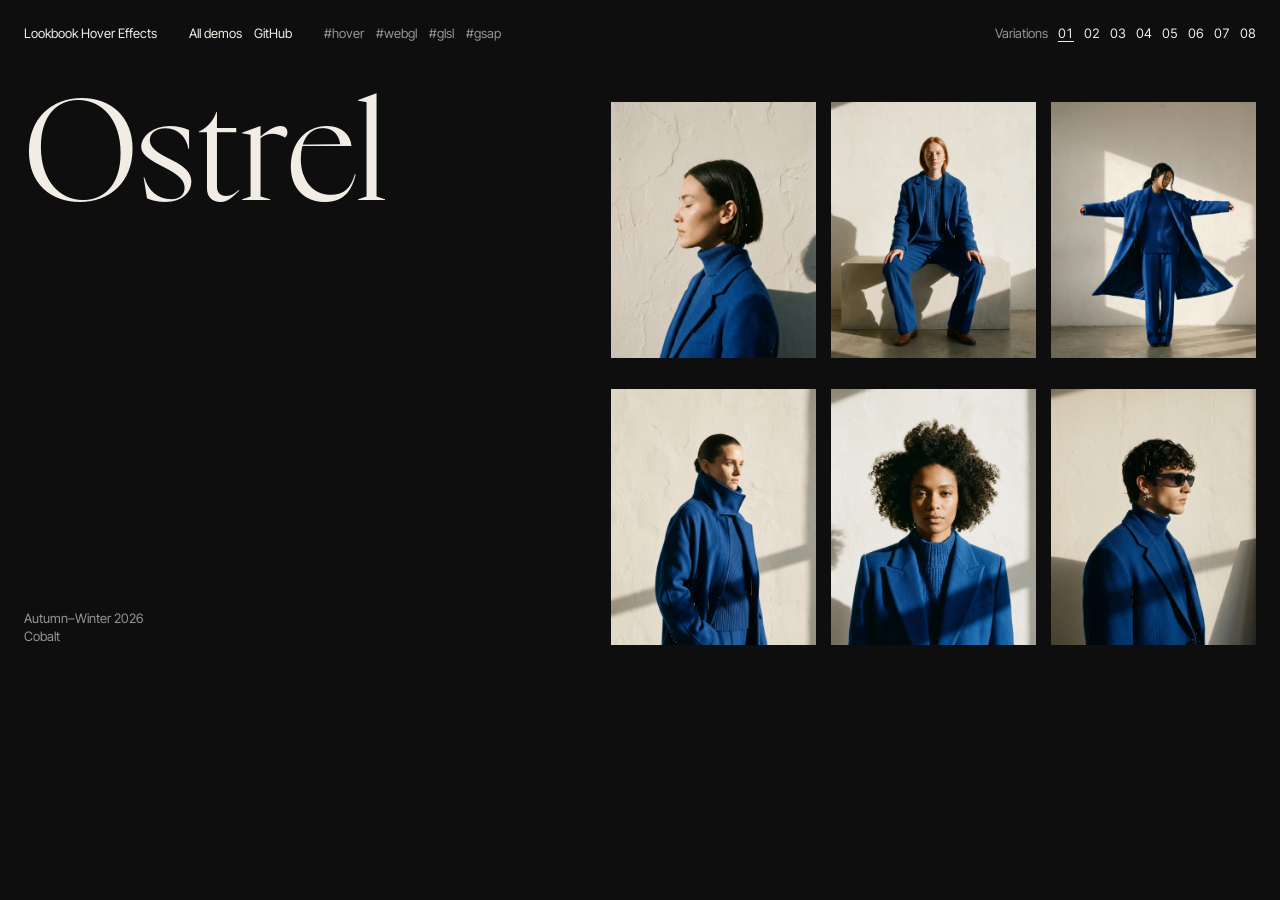
==== index.html @ 229810bb "Lookbook Hover Effects: eight hover effects for a lookbook grid, with GSAP and WebGL Co-Authored-By:" ====
<!DOCTYPE html>
<html lang="en" class="no-js">
  <head>
    <meta charset="UTF-8" />
    <meta name="viewport" content="width=device-width, initial-scale=1" />
    <title>Lookbook Hover Effects | Demo 1 | Codrops</title>
    <meta name="description" content="Hover a photograph and a card's colour reaches its shadows before its highlights, so the picture draws the card's jagged edge. A WebGL and GSAP hover effect." />
    <meta name="keywords" content="hover effect, image hover, image grid, WebGL, GLSL shaders, GSAP" />
    <link rel="canonical" href="https://tympanus.net/Demos/LookbookHoverEffects/" />
    <meta name="theme-color" content="#0f0e0e" />
    <meta property="og:type" content="website" />
    <meta property="og:site_name" content="Codrops" />
    <meta property="og:title" content="Lookbook Hover Effects | Demo 1 | Codrops" />
    <meta property="og:description" content="Hover a photograph and a card's colour reaches its shadows before its highlights, so the picture draws the card's jagged edge. A WebGL and GSAP hover effect." />
    <meta property="og:url" content="https://tympanus.net/Demos/LookbookHoverEffects/" />
    <meta property="og:image" content="https://tympanus.net/Demos/LookbookHoverEffects/og-image.jpg" />
    <meta property="og:image:width" content="1200" />
    <meta property="og:image:height" content="630" />
    <meta property="og:image:alt" content="A lookbook grid of six portraits in cobalt, one of them half covered by a cobalt card reading Look 02, its edge jagged along the photograph’s shadows" />
    <meta name="twitter:card" content="summary_large_image" />
    <meta name="twitter:site" content="@codrops" />
    <meta name="twitter:title" content="Lookbook Hover Effects | Demo 1 | Codrops" />
    <meta name="twitter:description" content="Hover a photograph and a card's colour reaches its shadows before its highlights, so the picture draws the card's jagged edge. A WebGL and GSAP hover effect." />
    <meta name="twitter:image" content="https://tympanus.net/Demos/LookbookHoverEffects/og-image.jpg" />
    <meta name="twitter:image:alt" content="A lookbook grid of six portraits in cobalt, one of them half covered by a cobalt card reading Look 02, its edge jagged along the photograph’s shadows" />
    <link rel="icon" type="image/svg+xml" href="https://tympanus.net/favicon/favicon.svg" />
    <link rel="shortcut icon" href="https://tympanus.net/favicon/favicon.ico" />
    <link rel="preconnect" href="https://fonts.googleapis.com" />
    <link rel="preconnect" href="https://fonts.gstatic.com" crossorigin />
    <link rel="stylesheet" href="https://fonts.googleapis.com/css2?family=Inter+Tight:wght@400;600&display=swap" />
    <link rel="stylesheet" type="text/css" href="css/base.css" />
    <script>
      document.documentElement.className = 'js';
    </script>
    <!-- Added on the live server only, leave commented out in the repo -->
    <!--script src="//tympanus.net/codrops/adpacks/analytics.js"></script-->
  </head>

  <body class="demo-1 loading" data-effect="shadow-first">
    <header class="frame">
      <h1 class="frame__title">Lookbook Hover Effects</h1>
      <nav class="frame__links" aria-label="Demo links">
        <a href="https://tympanus.net/codrops/hub/">All demos</a>
        <a href="https://github.com/codrops/LookbookHoverEffects">GitHub</a>
      </nav>
      <nav class="frame__tags" aria-label="Tags">
        <a href="https://tympanus.net/codrops/hub/tag/hover/">#hover</a>
        <a href="https://tympanus.net/codrops/hub/tag/webgl/">#webgl</a>
        <a href="https://tympanus.net/codrops/hub/tag/glsl/">#glsl</a>
        <a href="https://tympanus.net/codrops/hub/tag/gsap/">#gsap</a>
      </nav>
      <nav class="frame__demos" aria-label="Variations">
        <span class="frame__demos-label">Variations</span>
        <span class="frame__demo frame__demo--current" aria-current="page">01</span>
        <a class="frame__demo" href="index2.html">02</a>
        <a class="frame__demo" href="index3.html">03</a>
        <a class="frame__demo" href="index4.html">04</a>
        <a class="frame__demo" href="index5.html">05</a>
        <a class="frame__demo" href="index6.html">06</a>
        <a class="frame__demo" href="index7.html">07</a>
        <a class="frame__demo" href="index8.html">08</a>
      </nav>
    </header>
    <main class="lookbook">
      <div class="lookbook__head">
        <h2 class="lookbook__brand">Ostrel</h2>
        <p class="lookbook__meta">Autumn–Winter 2026<br />Cobalt</p>
      </div>
      <ul class="looks">
        <li>
          <figure class="look">
            <img class="look__img" src="img/01/1.webp" width="960" height="1200" alt="Model with a sleek dark bob in profile, eyes closed, in a cobalt coat and rollneck against a sunlit plaster wall" />
            <figcaption class="look__card">
              <span class="look__label">Look</span>
              <span class="look__num">01</span>
              <span class="look__pieces">Cobalt wool coat<br />Ribbed rollneck</span>
            </figcaption>
          </figure>
        </li>
        <li>
          <figure class="look">
            <img class="look__img" src="img/01/2.webp" width="960" height="1200" alt="Model with a copper bob seated on a plinth in a cobalt suit and cable knit, in hard sunlight" />
            <figcaption class="look__card">
              <span class="look__label">Look</span>
              <span class="look__num">02</span>
              <span class="look__pieces">Cobalt suit<br />Cable knit</span>
            </figcaption>
          </figure>
        </li>
        <li>
          <figure class="look">
            <img class="look__img" src="img/01/3.webp" width="960" height="1200" alt="Model with black hair tied back, arms out, in a long cobalt coat and wide trousers" />
            <figcaption class="look__card">
              <span class="look__label">Look</span>
              <span class="look__num">03</span>
              <span class="look__pieces">Long wool coat<br />Wide trousers</span>
            </figcaption>
          </figure>
        </li>
        <li>
          <figure class="look">
            <img class="look__img" src="img/01/4.webp" width="960" height="1200" alt="Model with a slicked-back bun in a cobalt funnel-collar coat, looking away" />
            <figcaption class="look__card">
              <span class="look__label">Look</span>
              <span class="look__num">04</span>
              <span class="look__pieces">Funnel-collar coat<br />Rib knit</span>
            </figcaption>
          </figure>
        </li>
        <li>
          <figure class="look">
            <img class="look__img" src="img/01/5.webp" width="960" height="1200" alt="Model with natural curls facing the camera in a cobalt blazer over a rollneck" />
            <figcaption class="look__card">
              <span class="look__label">Look</span>
              <span class="look__num">05</span>
              <span class="look__pieces">Double-face blazer<br />Rollneck</span>
            </figcaption>
          </figure>
        </li>
        <li>
          <figure class="look">
            <img class="look__img" src="img/01/6.webp" width="960" height="1200" alt="Model with a curly fringe in profile, in dark sunglasses, a silver ear cuff and a cobalt coat" />
            <figcaption class="look__card">
              <span class="look__label">Look</span>
              <span class="look__num">06</span>
              <span class="look__pieces">Rollneck coat<br />Silver ear cuff</span>
            </figcaption>
          </figure>
        </li>
      </ul>
    </main>
    <script src="js/gsap.min.js"></script>
    <script type="module" src="js/index.js"></script>
    <!-- Added on the live server only, leave commented out in the repo -->
    <!--script src="https://tympanus.net/codrops/adpacks/cda_sponsor.js"></script-->
  </body>
</html>
---- css/base.css ----
/* Lookbook Hover Effects · the page frame, the lookbook, and the card each effect wipes in. */

/* Nyght Serif (Maksym Kobuzan, SIL OFL: fonts/OFL.txt) for the label's name
   and the look numbers. */
@font-face {
  font-family: 'Nyght Serif';
  src: url('../fonts/NyghtSerif-Light.otf') format('opentype');
  font-weight: 300;
  font-display: block;
}

*,
*::before,
*::after {
  box-sizing: border-box;
}

:root {
  --bg: #0f0e0e;
  --text: #f1ece4;
  --card: #2340a3;
  --card-text: #f4efe6;
  --font: 'Inter Tight', system-ui, sans-serif;
  --display: 'Nyght Serif', Georgia, serif;
  --gutter: 24px;
  font-size: 13px;
}

/* Each variation is its own series of photographs, and its card takes a
   colour from them (01's is the default above). */
.demo-2 {
  --card: #2c675f;
  --card-text: #f4efe6;
}

.demo-3 {
  --card: #5c1822;
  --card-text: #f4efe6;
}

.demo-4 {
  --card: #e0ca76;
  --card-text: #24200f;
}

.demo-5 {
  --card: #55407f;
  --card-text: #f4efe6;
}

.demo-6 {
  --card: #a0141e;
  --card-text: #f4efe6;
}

/* 07's card is glass instead: a light veil over the photograph, which shows
   through it frosted. */
.demo-7 {
  --card: rgba(151, 28, 239, 0.45);
  --card-text: #231d1f;
}

.demo-8 {
  --card: #3b4a24;
  --card-text: #f4efe6;
}

html,
body {
  margin: 0;
  background: var(--bg);
}

/* The frame at the top, the lookbook, and any credit at the foot of the
   screen. */
body {
  display: flex;
  flex-direction: column;
  min-height: 100svh;
  color: var(--text);
  font-family: var(--font);
  line-height: 1.4;
  -webkit-font-smoothing: antialiased;
  -moz-osx-font-smoothing: grayscale;
}

a {
  color: inherit;
  text-decoration: none;
}

p,
h1,
h2,
ul,
figure {
  margin: 0;
}

/* Until the fonts and photographs are in: a hairline bar, then the page. */
.js .loading::before,
.js .loading::after {
  content: '';
  position: fixed;
  z-index: 1000;
}

.js .loading::before {
  inset: 0;
  background: var(--bg);
}

.js .loading::after {
  top: 50%;
  left: 50%;
  width: 120px;
  height: 1px;
  margin-left: -60px;
  background: var(--text);
  transform-origin: 0 50%;
  animation: loading 1.2s ease-in-out infinite alternate;
}

@keyframes loading {
  from {
    transform: scaleX(0.1);
  }
  to {
    transform: scaleX(1);
  }
}

/* Frame ------------------------------------------------------------------ */

.frame {
  display: grid;
  grid-template-columns: auto auto 1fr auto;
  gap: 8px 32px;
  align-items: start;
  padding: var(--gutter);
}

.frame__title {
  font-size: 1rem;
  font-weight: 400;
}

.frame__links,
.frame__tags {
  display: flex;
  gap: 12px;
}

.frame__links a:hover,
.frame__tags a:hover,
.frame__demo:hover,
.credit a:hover {
  opacity: 0.6;
}

/* Where a variation is based on someone else's effect, a note at the foot
   of the screen, set like the demo's title. */
.credit {
  margin: 0;
  padding: 0 var(--gutter) var(--gutter);
  font-size: 1rem;
}

.credit a {
  text-decoration: underline;
  text-underline-offset: 3px;
}

.frame__tags {
  opacity: 0.6;
}

/* The variations, numbered. */
.frame__demos {
  display: grid;
  grid-template-columns: auto repeat(8, auto);
  gap: 2px 10px;
  justify-content: end;
}

.frame__demos-label {
  opacity: 0.6;
}

.frame__demo {
  font-variant-numeric: tabular-nums;
}

.frame__demo--current {
  text-decoration: underline;
  text-underline-offset: 3px;
}

/* The lookbook ------------------------------------------------------------- */

/* The label's name and the collection in a column on the left, the looks
   on the right: the name at the top, the collection at the foot, level
   with the last row. */
.lookbook {
  flex: 1;
  display: grid;
  grid-template-columns: 1fr auto;
  align-content: start;
  gap: var(--gutter);
  padding: 4vh var(--gutter) var(--gutter);
}

.lookbook__head {
  display: flex;
  flex-direction: column;
  justify-content: space-between;
}

.lookbook__brand {
  font-size: clamp(56px, 11vw, 168px);
  font-family: var(--display);
  font-weight: 300;
  line-height: 0.8;
}

.lookbook__meta {
  opacity: 0.6;
}

/* Six 4:5 photographs, three to a row: small enough that both rows fit on
   the screen, close together across and further apart down, so each row
   reads as a strip. The card's type is sized to its look (cqw). */
.looks {
  --look: min(16vw, (100svh - 9rem - 2.4vw) * 0.4);
  display: grid;
  grid-template-columns: repeat(3, var(--look));
  gap: 2.4vw 1.2vw;
  padding: 0;
  list-style: none;
}

.look {
  position: relative;
  aspect-ratio: 4 / 5;
  container-type: inline-size;
}

.look__img {
  display: block;
  width: 100%;
  height: 100%;
  object-fit: cover;
}

/* The card the effect brings in over the photograph, cut down to nothing
   until then. The WebGL effects paint it from this layout onto their canvas
   and leave it cut; 03 uncovers it by setting its clip-path. Screen readers
   read it here either way. */
.look__card {
  position: absolute;
  inset: 0;
  display: flex;
  flex-direction: column;
  padding: 7cqw;
  background: var(--card);
  color: var(--card-text);
  clip-path: polygon(0 0, 0 0, 0 0);
}

/* Without JavaScript or WebGL 2, the card simply shows on hover. */
.no-js .look:hover .look__card,
.plain .look:hover .look__card {
  clip-path: none;
}

/* 07's effect frosts the photograph itself; without it, the browser does. */
.no-js .demo-7 .look__card,
.plain .demo-7 .look__card {
  backdrop-filter: blur(8px);
}

/* The effect's canvas, over the photograph. */
.look__canvas {
  position: absolute;
  inset: 0;
  width: 100%;
  height: 100%;
  pointer-events: none;
}

.look__num {
  font-size: 38cqw;
  font-family: var(--display);
  font-weight: 300;
  line-height: 0.8;
  margin-top: 2cqw;
}

.look__pieces {
  margin-top: auto;
}

/* Smaller screens ---------------------------------------------------------- */

@media (max-width: 760px) {
  :root {
    --gutter: 16px;
  }

  .frame {
    grid-template-columns: 1fr;
  }

  .frame__demos {
    justify-content: start;
  }

  .lookbook {
    grid-template-columns: 1fr;
  }

  .lookbook__head {
    gap: 12px;
  }

  .looks {
    grid-template-columns: repeat(2, minmax(0, 1fr));
    gap: 16px;
  }
}
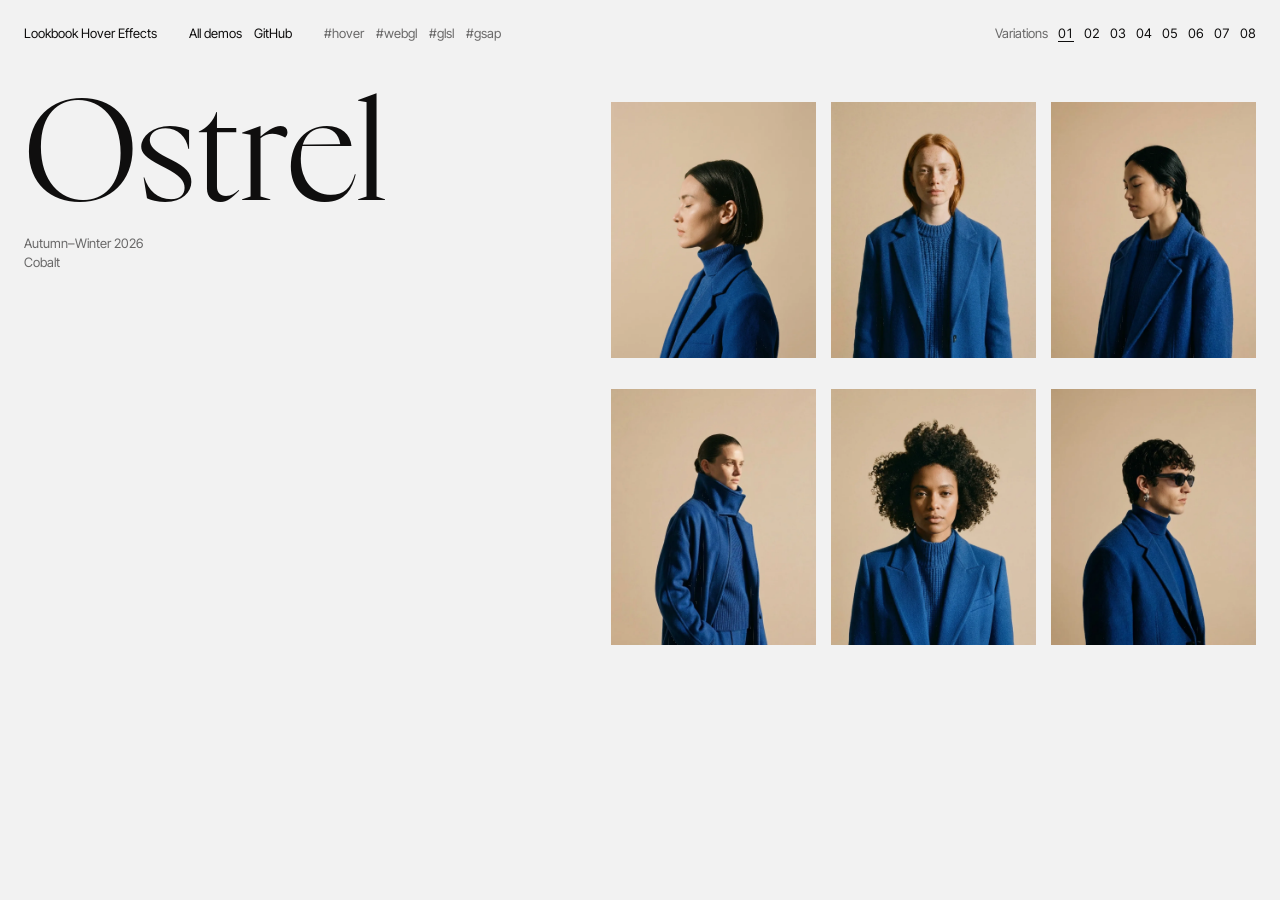
==== commit e3a30830: "Light page, flat-backdrop photos for 01, and a smoother flood in 07 - The page is light now: #f2f2f2" ====
--- a/index.html
+++ b/index.html
@@ -7,7 +7,7 @@
     <meta name="description" content="Hover a photograph and a card's colour reaches its shadows before its highlights, so the picture draws the card's jagged edge. A WebGL and GSAP hover effect." />
     <meta name="keywords" content="hover effect, image hover, image grid, WebGL, GLSL shaders, GSAP" />
     <link rel="canonical" href="https://tympanus.net/Demos/LookbookHoverEffects/" />
-    <meta name="theme-color" content="#0f0e0e" />
+    <meta name="theme-color" content="#f2f2f2" />
     <meta property="og:type" content="website" />
     <meta property="og:site_name" content="Codrops" />
     <meta property="og:title" content="Lookbook Hover Effects | Demo 1 | Codrops" />
@@ -16,13 +16,13 @@
     <meta property="og:image" content="https://tympanus.net/Demos/LookbookHoverEffects/og-image.jpg" />
     <meta property="og:image:width" content="1200" />
     <meta property="og:image:height" content="630" />
-    <meta property="og:image:alt" content="A lookbook grid of six portraits in cobalt, one of them half covered by a cobalt card reading Look 02, its edge jagged along the photograph’s shadows" />
+    <meta property="og:image:alt" content="A lookbook grid of six portraits in cobalt on a beige backdrop; in one, the card’s colour has filled the model’s silhouette before the backdrop" />
     <meta name="twitter:card" content="summary_large_image" />
     <meta name="twitter:site" content="@codrops" />
     <meta name="twitter:title" content="Lookbook Hover Effects | Demo 1 | Codrops" />
     <meta name="twitter:description" content="Hover a photograph and a card's colour reaches its shadows before its highlights, so the picture draws the card's jagged edge. A WebGL and GSAP hover effect." />
     <meta name="twitter:image" content="https://tympanus.net/Demos/LookbookHoverEffects/og-image.jpg" />
-    <meta name="twitter:image:alt" content="A lookbook grid of six portraits in cobalt, one of them half covered by a cobalt card reading Look 02, its edge jagged along the photograph’s shadows" />
+    <meta name="twitter:image:alt" content="A lookbook grid of six portraits in cobalt on a beige backdrop; in one, the card’s colour has filled the model’s silhouette before the backdrop" />
     <link rel="icon" type="image/svg+xml" href="https://tympanus.net/favicon/favicon.svg" />
     <link rel="shortcut icon" href="https://tympanus.net/favicon/favicon.ico" />
     <link rel="preconnect" href="https://fonts.googleapis.com" />
@@ -69,7 +69,7 @@
       <ul class="looks">
         <li>
           <figure class="look">
-            <img class="look__img" src="img/01/1.webp" width="960" height="1200" alt="Model with a sleek dark bob in profile, eyes closed, in a cobalt coat and rollneck against a sunlit plaster wall" />
+            <img class="look__img" src="img/01/1.webp" width="960" height="1200" alt="Model with a sleek dark bob in profile, eyes closed, in a cobalt coat and rollneck against a plain beige backdrop" />
             <figcaption class="look__card">
               <span class="look__label">Look</span>
               <span class="look__num">01</span>
@@ -79,7 +79,7 @@
         </li>
         <li>
           <figure class="look">
-            <img class="look__img" src="img/01/2.webp" width="960" height="1200" alt="Model with a copper bob seated on a plinth in a cobalt suit and cable knit, in hard sunlight" />
+            <img class="look__img" src="img/01/2.webp" width="960" height="1200" alt="Model with a copper bob facing the camera in a cobalt suit jacket and cable knit" />
             <figcaption class="look__card">
               <span class="look__label">Look</span>
               <span class="look__num">02</span>
@@ -89,11 +89,11 @@
         </li>
         <li>
           <figure class="look">
-            <img class="look__img" src="img/01/3.webp" width="960" height="1200" alt="Model with black hair tied back, arms out, in a long cobalt coat and wide trousers" />
+            <img class="look__img" src="img/01/3.webp" width="960" height="1200" alt="Model with black hair tied back, eyes lowered, in a long cobalt coat over a fine knit" />
             <figcaption class="look__card">
               <span class="look__label">Look</span>
               <span class="look__num">03</span>
-              <span class="look__pieces">Long wool coat<br />Wide trousers</span>
+              <span class="look__pieces">Long wool coat<br />Fine knit</span>
             </figcaption>
           </figure>
         </li>
--- a/css/base.css
+++ b/css/base.css
@@ -16,8 +16,8 @@
 }
 
 :root {
-  --bg: #0f0e0e;
-  --text: #f1ece4;
+  --bg: #f2f2f2;
+  --text: #0f0e0e;
   --card: #2340a3;
   --card-text: #f4efe6;
   --font: 'Inter Tight', system-ui, sans-serif;
@@ -53,7 +53,7 @@
   --card-text: #f4efe6;
 }
 
-/* 07's card is glass instead: a light veil over the photograph, which shows
+/* 07's card is glass instead: a tinted veil over the photograph, which shows
    through it frosted. */
 .demo-7 {
   --card: rgba(151, 28, 239, 0.45);
@@ -199,8 +199,7 @@
 /* The lookbook ------------------------------------------------------------- */
 
 /* The label's name and the collection in a column on the left, the looks
-   on the right: the name at the top, the collection at the foot, level
-   with the last row. */
+   on the right: the name at the top with the collection under it. */
 .lookbook {
   flex: 1;
   display: grid;
@@ -213,7 +212,18 @@
 .lookbook__head {
   display: flex;
   flex-direction: column;
-  justify-content: space-between;
+  gap: 1.5rem;
+}
+
+/* The sponsor line the live server adds to the frame (#cdawrap), which
+   js/index.js moves to the foot of that column, level with the last row:
+   space that's empty anyway, so nothing moves when it comes in. */
+.lookbook #cdawrap {
+  grid-area: auto;
+  justify-self: start;
+  max-width: 250px;
+  margin-top: auto;
+  text-align: left;
 }
 
 .lookbook__brand {
@@ -228,15 +238,22 @@
 }
 
 /* Six 4:5 photographs, three to a row: small enough that both rows fit on
-   the screen, close together across and further apart down, so each row
-   reads as a strip. The card's type is sized to its look (cqw). */
+   the screen under the frame and above any credit (7rem is the frame's one
+   row and the gutters, 4vh the lookbook's top padding), close together
+   across and further apart down, so each row reads as a strip. The card's
+   type is sized to its look (cqw). */
 .looks {
-  --look: min(16vw, (100svh - 9rem - 2.4vw) * 0.4);
+  --look: min(16vw, (100svh - 7rem - 4vh - var(--credit, 0px) - 2.4vw) * 0.4);
   display: grid;
   grid-template-columns: repeat(3, var(--look));
   gap: 2.4vw 1.2vw;
   padding: 0;
   list-style: none;
+}
+
+/* Room for a credit at the foot (a line and its gutter). */
+body:has(.credit) .looks {
+  --credit: 3.25rem;
 }
 
 .look {
@@ -319,8 +336,14 @@
     grid-template-columns: 1fr;
   }
 
+  /* The label's name and the collection above the looks, and the sponsor
+     line after the looks, where it moves nothing either. */
   .lookbook__head {
-    gap: 12px;
+    display: contents;
+  }
+
+  .lookbook #cdawrap {
+    order: 1;
   }
 
   .looks {
